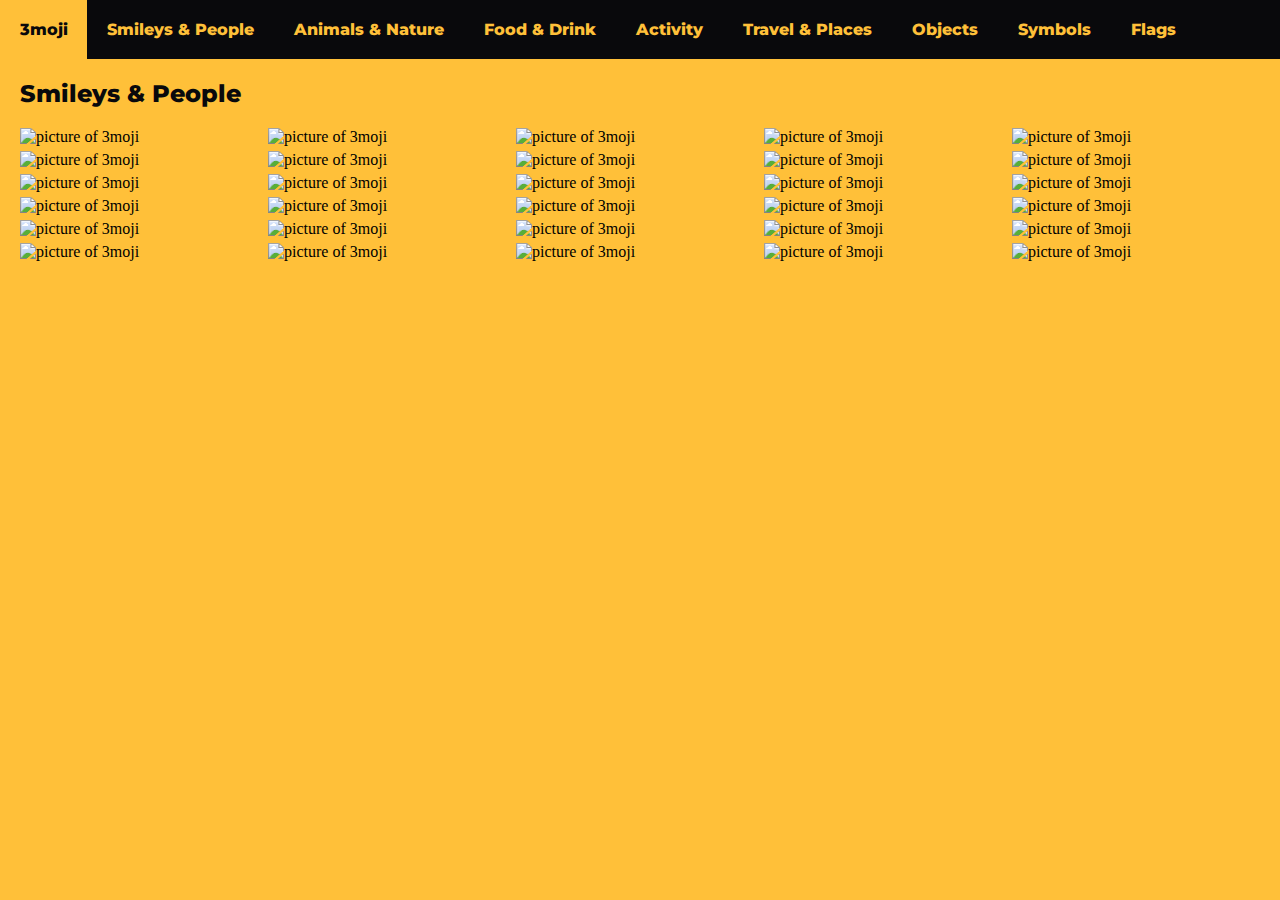
==== Smileys&People.html @ 52e58ee5 "Smileys and people Page" ====
<!DOCTYPE html>
<html lang="en">

<head>
  <meta charset="utf-8" />
  <meta http-equiv="X-UA-Compatible" content="IE=edge" />
  <meta name="viewport" content="width=device-width, initial-scale=1" />
  <meta name="description" content="a home for 3D emoji" />
  <title>3moji - The home for 3D Emoji</title>
  <link href="https://fonts.googleapis.com/css2?family=Montserrat:wght@500;600;800&display=swap" rel="stylesheet" />
  <link rel="icon" type="image/png" href="img/icon.png" />
  <!-- import the webpage's stylesheet -->
  <link rel="stylesheet" href="style.css" />
  <!-- Scripts for 3D things -->
  <script src="https://unpkg.com/@webcomponents/webcomponentsjs@2.1.3/webcomponents-loader.js"></script>
  <script type="module" src="https://unpkg.com/@google/model-viewer/dist/model-viewer.js"></script>
  <script nomodule src="https://unpkg.com/@google/model-viewer/dist/model-viewer-legacy.js"></script>
 
  <!-- Navigation script -->
  <script>
  function myFunction() {
    var x = document.getElementById("myTopnav");
    if (x.className === "topnav") {
      x.className += " responsive";
    } else {
      x.className = "topnav";
    }
  }
  </script>
</head>

<body>
  <!-- navigation -->

  <!-- <div class="container-1">
      <div class="box-1">
        <h3>
          <a class="nav" href="index.html" style="display: inline">3moji</a>
        </h3>
      </div>
      <div class="push"></div>
      <div class="box-1">
        <h3>
          <a class="nav" href="Catagories.html"></a>
        </h3>
      </div>
    </div> -->

  <!-- pagecontent -->

  
  <div class="topnav" id="myTopnav">
    <a href="index.html" class="active">3moji</a>
    <a href="#substyle" >Smileys & People</a>
    <a href="#substyle" >Animals & Nature</a>
    <a href="#substyle" >Food & Drink</a>
    <a href="#substyle" >Activity</a>
    <a href="#substyle" >Travel & Places</a>
    <a href="#substyle" >Objects</a>
    <a href="#substyle" >Symbols</a>
    <a href="#substyle" >Flags</a>
    <a href="javascript:void(0);" class="icon" onclick="myFunction()">
      <div class="Catagories">Categories</div>
    </a>
  </div>

  

<div class="imagegrid"><div class="subhead"><h2>Smileys & People</h2></div>

  <div class="imagegridtwo">
    <img class="gridimage" src="img/ohdear.png" alt="picture of 3moji" />
    <img class="gridimage" src="img/ohdear.png" alt="picture of 3moji" />
    <img class="gridimage" src="img/ohdear.png" alt="picture of 3moji" />
    <img class="gridimage" src="img/ohdear.png" alt="picture of 3moji" />
    <img class="gridimage" src="img/ohdear.png" alt="picture of 3moji" />
  </div>

  <div class="imagegridtwo">
    <img class="gridimage" src="img/ohdear.png" alt="picture of 3moji" />
    <img class="gridimage" src="img/ohdear.png" alt="picture of 3moji" />
    <img class="gridimage" src="img/ohdear.png" alt="picture of 3moji" />
    <img class="gridimage" src="img/ohdear.png" alt="picture of 3moji" />
    <img class="gridimage" src="img/ohdear.png" alt="picture of 3moji" />
  </div>

  <div class="imagegridtwo">
      <img class="gridimage" src="img/ohdear.png" alt="picture of 3moji" />
      <img class="gridimage" src="img/ohdear.png" alt="picture of 3moji" />
      <img class="gridimage" src="img/ohdear.png" alt="picture of 3moji" />
      <img class="gridimage" src="img/ohdear.png" alt="picture of 3moji" />
      <img class="gridimage" src="img/ohdear.png" alt="picture of 3moji" />
  </div>

  <div class="imagegridtwo">
    <img class="gridimage" src="img/ohdear.png" alt="picture of 3moji" />
    <img class="gridimage" src="img/ohdear.png" alt="picture of 3moji" />
    <img class="gridimage" src="img/ohdear.png" alt="picture of 3moji" />
    <img class="gridimage" src="img/ohdear.png" alt="picture of 3moji" />
    <img class="gridimage" src="img/ohdear.png" alt="picture of 3moji" />
  </div>

  <div class="imagegridtwo">
    <img class="gridimage" src="img/ohdear.png" alt="picture of 3moji" />
    <img class="gridimage" src="img/ohdear.png" alt="picture of 3moji" />
    <img class="gridimage" src="img/ohdear.png" alt="picture of 3moji" />
    <img class="gridimage" src="img/ohdear.png" alt="picture of 3moji" />
    <img class="gridimage" src="img/ohdear.png" alt="picture of 3moji" />
  </div>

  <div class="imagegridtwo">
      <img class="gridimage" src="img/ohdear.png" alt="picture of 3moji" />
      <img class="gridimage" src="img/ohdear.png" alt="picture of 3moji" />
      <img class="gridimage" src="img/ohdear.png" alt="picture of 3moji" />
      <img class="gridimage" src="img/ohdear.png" alt="picture of 3moji" />
      <img class="gridimage" src="img/ohdear.png" alt="picture of 3moji" />
  </div>

</div>
  
 

</body>

</html>
---- style.css ----
/* shared code */

body {
  margin: 0px;
  overflow-x: hidden; /* Hide horizontal scrollbar */
  background-color: rgb(255, 192, 57);
}

/* header */
.container-1 {
  display: flex;
  justify-content: space-between;
}
.container-1 div {
  /*  border: 1px #ccc solid; */
  padding: 10px;
  padding-right: 25px;
  padding-left: 25px;
}
.push {
  margin-left: auto;
}
.nav {
  text-decoration: none;
}
a:hover {
  text-decoration: none;
  Background-color:black;
  color:rgb(255, 192, 57);
  padding:2px;
}
a {
  color:black;
  font-family: "Montserrat", sans-serif;
  font-weight: 800;
  padding:2px;
}

/* content homepage */
.container-2 {
  /* border: 1px #ccc solid; */
  display: flex;
  justify-content: center;
  align-content: center;
  flex: 1;
  flex-wrap: wrap;
}
.container-2-box {
  min-width: 260px;
  max-width: 260px;
  padding: 20px;
}

.fillspace {
  height: 85vh;
  padding: 10px;
  display: flex;
}

.centers {
  margin: auto;
}

.break {
  flex-basis: 100%;
  height: 0px;
}

.icon {
  width: 30px;
  height: 30px;
  padding-right: 10px;
}

p {
  color: rgb(16, 21, 39);
  font-family: "Montserrat", sans-serif;
  font-weight: 600;
  line-height: 1.5em;
  font-size: 20;
}

h2 {
  color:  rgb(9, 9, 12);
  font-family: "Montserrat", sans-serif;
  font-size: 20;
  font-weight: 800;
}

h3 {
  color:  rgb(9, 9, 12);
  font-family: "Montserrat", sans-serif;
  font-weight: 600;
}

h4 {
  color:  rgb(9, 9, 12);
  font-family: "Montserrat", sans-serif;
  font-weight: 800;
  font-size: 30px;
  margin: 2px;
}

/* for the index/home */

.bodyimage {
  width: 100%;
  max-width: 350px;
  border-radius:5px;
}

model-viewer {
  width: 100%;
  height: 350px;
  
}

model-viewer#reveal {
  --poster-color: transparent;
}

model-viewer:focus {
  outline: none;
}

/* top nav */

.topnav {
  overflow: hidden;
  background-color: rgb(9, 9, 12);
}

.topnav a {
  float: left;
  display: block;
  color: rgb(255, 192, 57);
  text-align: center;
  padding: 20px;
  text-decoration: none;
  font-size: 16px;
}

.topnav a:hover {
  background-color: rgb(255, 192, 57);
  color: rgb(9, 9, 12);
}

.topnav .icon {
  display: none;
  width:120px;
  height: 19px;
  
}

.active:hover {
  width:47px;
}

@media screen and (max-width: 1220px) {
  .topnav a:not(:first-child) {display: none;}
  .topnav a.icon {
    float: right;
    display: block;
  }
}

@media screen and (max-width: 1220px) {
  .topnav.responsive {position: relative;}
  .topnav.responsive .icon {
    position: absolute;
    right: 0;
    top: 0;
  }
}
  
  .topnav.responsive a {
    float: none;
    display: block;
    text-align: left;
  }

  /* Image grid */

  .imagegrid {
    /* border: 1px #ccc solid; */
    margin-left:20px;
    margin-right:20px;
  }
  .imagegridtwo {
    /* margin-left: 20px;
    margin-right:20px; */
    /* border: 3px red solid; */
    display: flex;
    justify-content: space-between;
    margin-bottom: 5px;
  }

  .gridimage {
    /* border: 3px red solid; */
    width: calc( 230% / 10);
  }
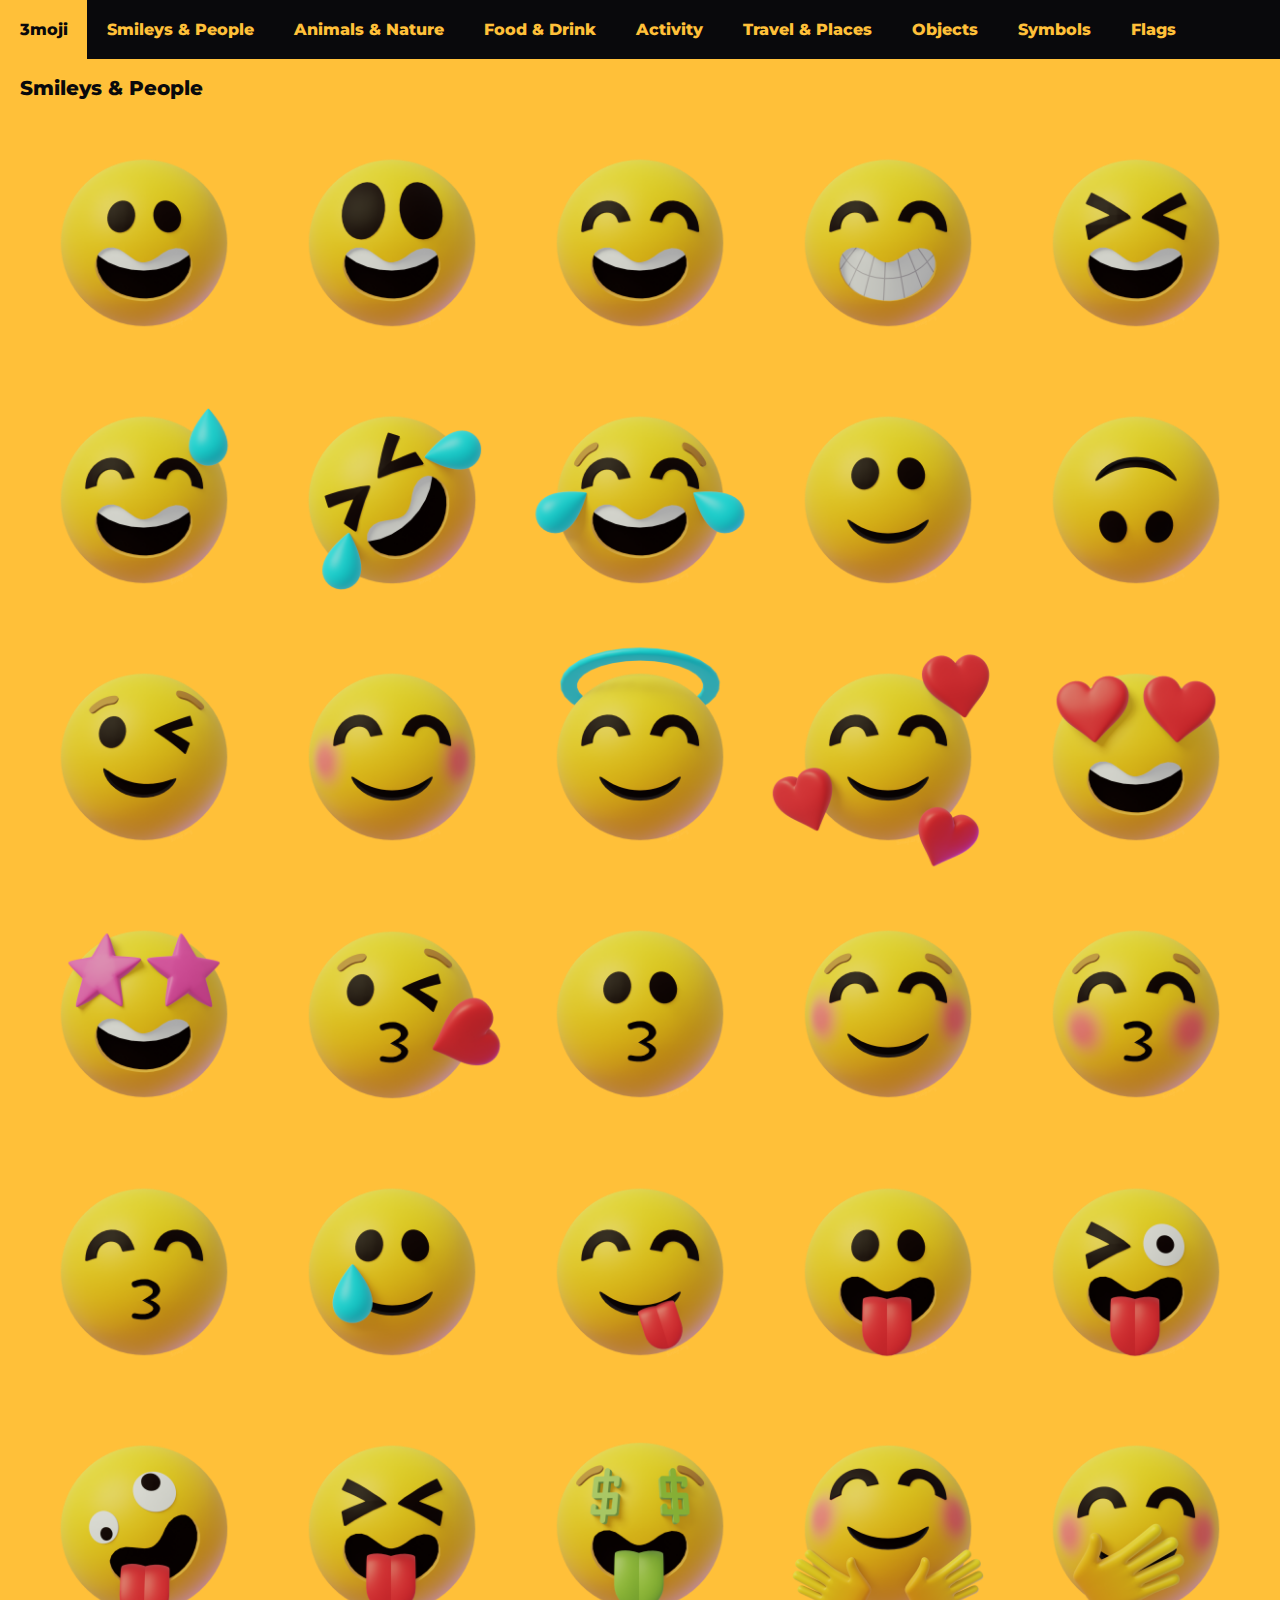
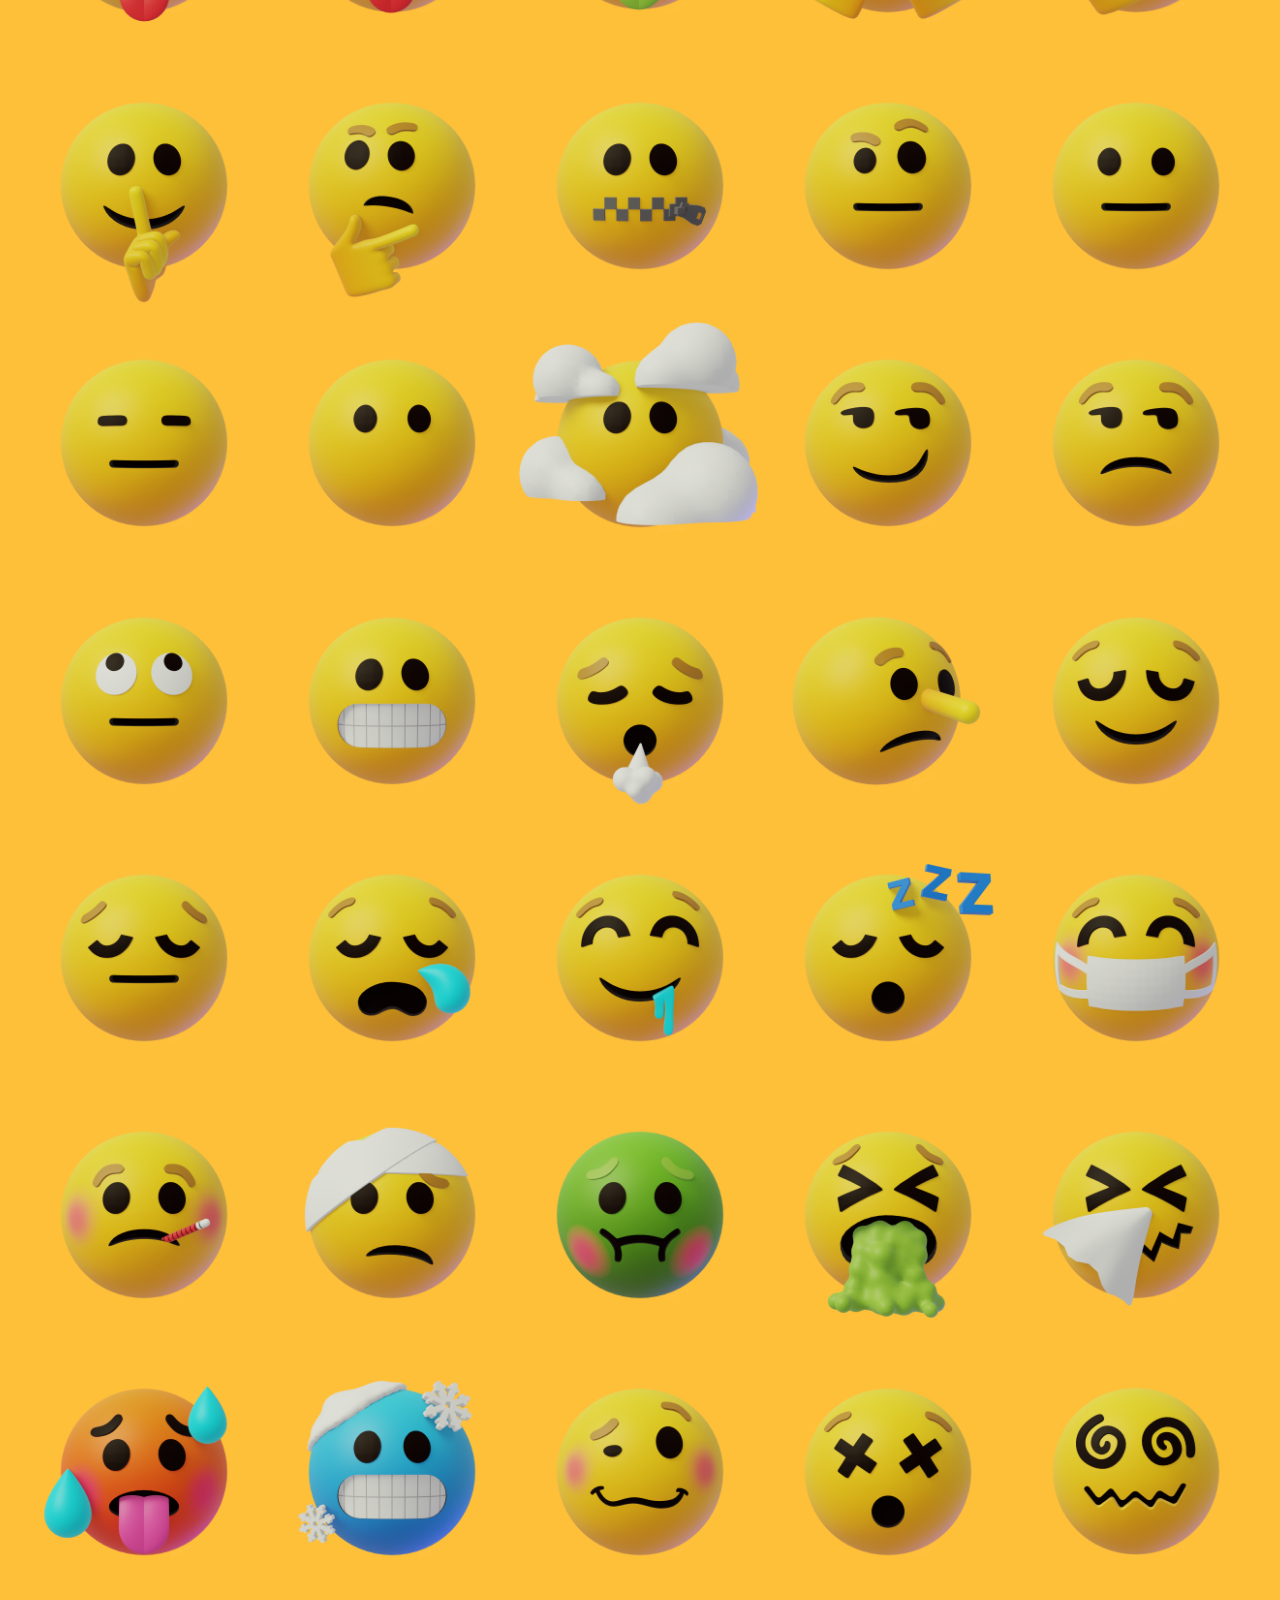
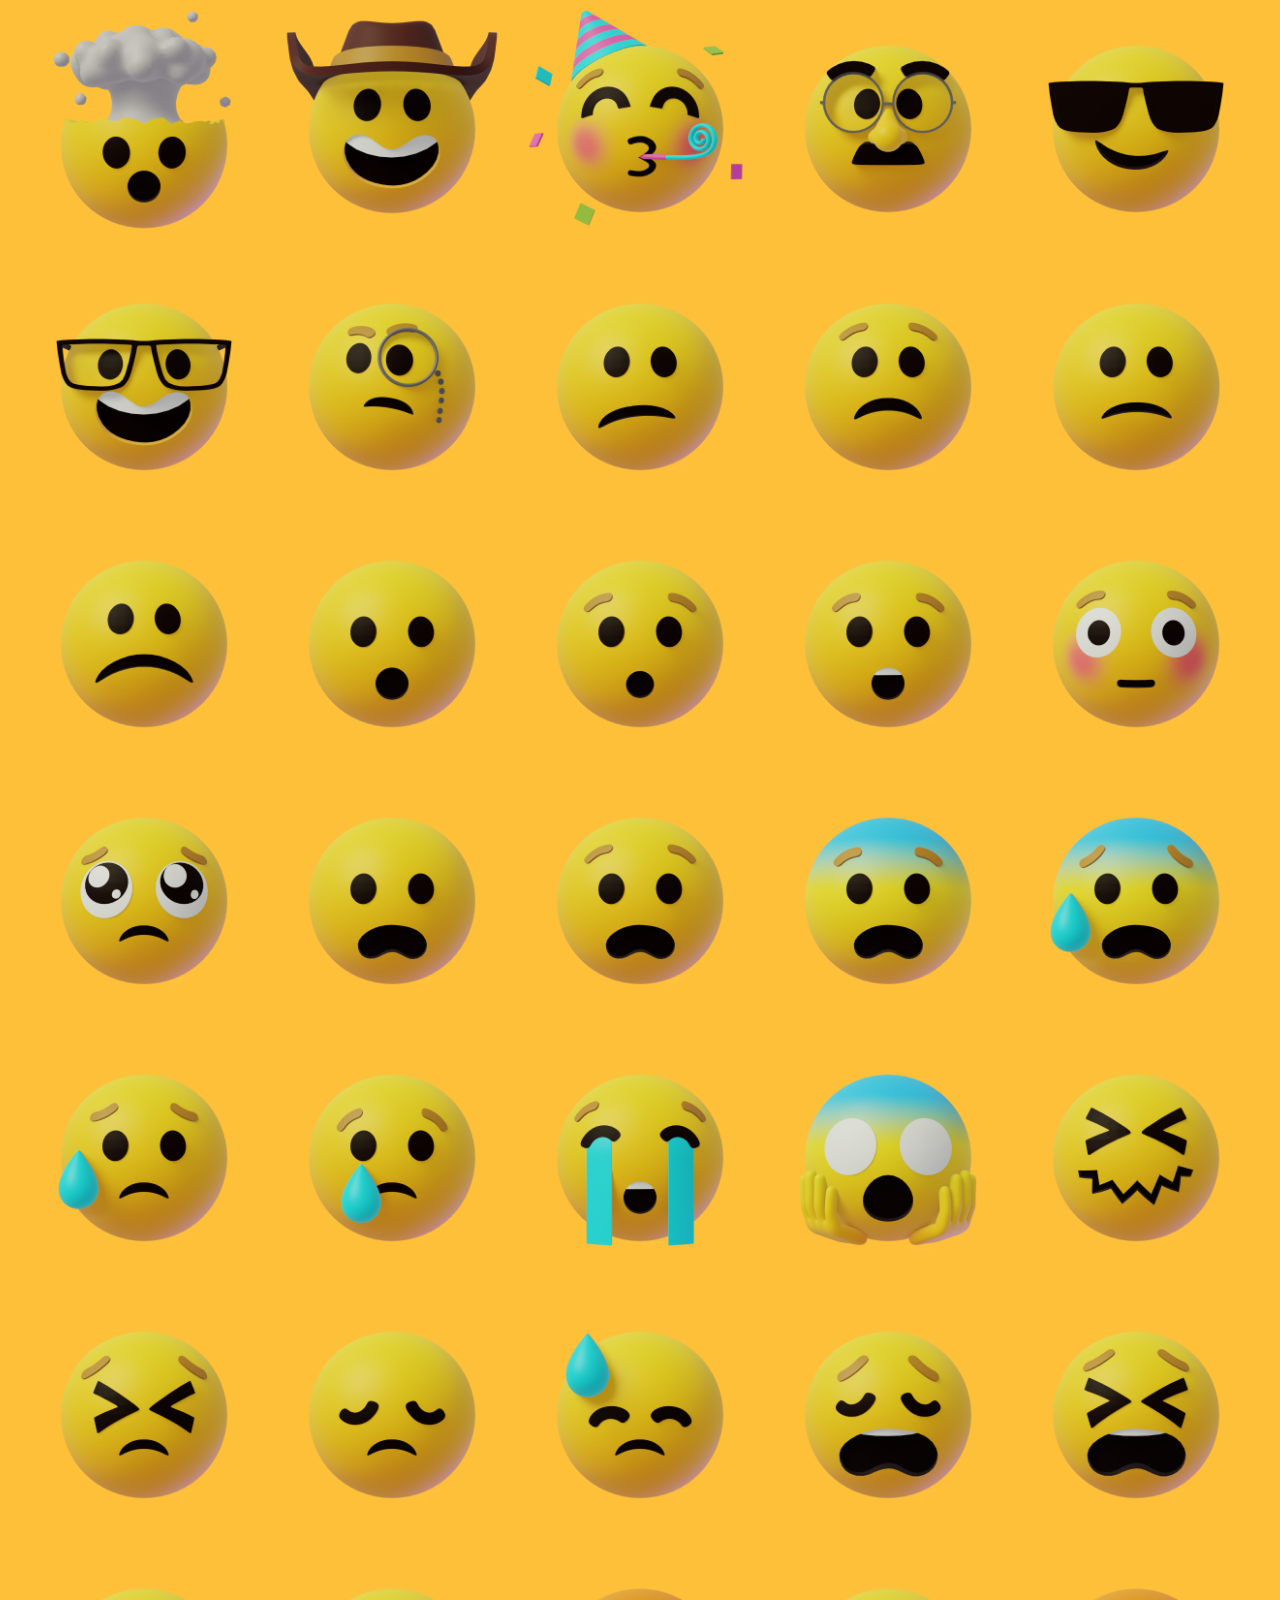
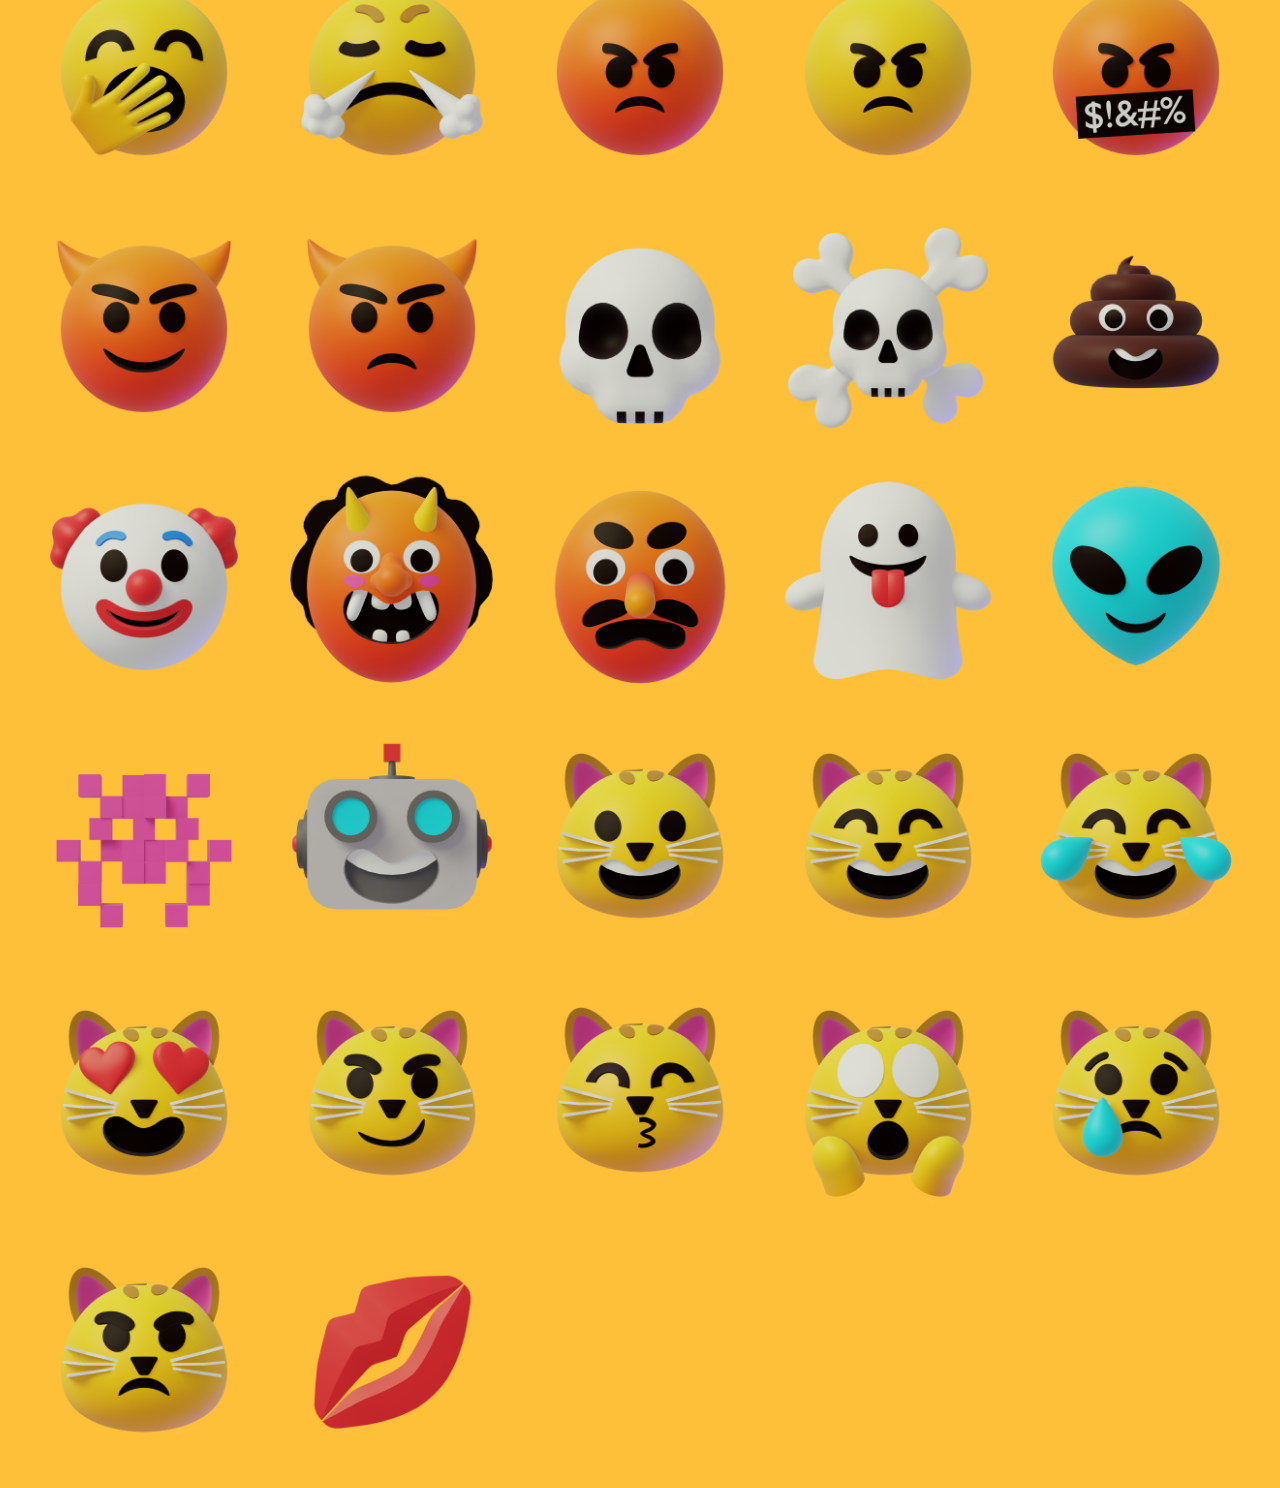
==== commit 4dd2d7bb: "Catagories page and exploding head." ====
--- a/Smileys&People.html
+++ b/Smileys&People.html
@@ -1,23 +1,27 @@
 <!DOCTYPE html>
 <html lang="en">
 
-<head>
-  <meta charset="utf-8" />
-  <meta http-equiv="X-UA-Compatible" content="IE=edge" />
-  <meta name="viewport" content="width=device-width, initial-scale=1" />
-  <meta name="description" content="a home for 3D emoji" />
-  <title>3moji - The home for 3D Emoji</title>
-  <link href="https://fonts.googleapis.com/css2?family=Montserrat:wght@500;600;800&display=swap" rel="stylesheet" />
-  <link rel="icon" type="image/png" href="img/icon.png" />
-  <!-- import the webpage's stylesheet -->
-  <link rel="stylesheet" href="style.css" />
-  <!-- Scripts for 3D things -->
-  <script src="https://unpkg.com/@webcomponents/webcomponentsjs@2.1.3/webcomponents-loader.js"></script>
-  <script type="module" src="https://unpkg.com/@google/model-viewer/dist/model-viewer.js"></script>
-  <script nomodule src="https://unpkg.com/@google/model-viewer/dist/model-viewer-legacy.js"></script>
- 
-  <!-- Navigation script -->
-  <script>
+  <head>
+    <meta charset="utf-8" />
+    <meta http-equiv="X-UA-Compatible" content="IE=edge" />
+    <meta name="viewport" content="width=device-width, initial-scale=1" />
+    <meta name="description" content="a home for 3D emoji" />
+    <title>3moji - The home for 3D Emoji</title>
+    <link
+      href="https://fonts.googleapis.com/css2?family=Montserrat:wght@500;600;800&display=swap"
+      rel="stylesheet" />
+    <link rel="icon" type="image/png" href="img/icon.png" />
+    <!-- import the webpage's stylesheet -->
+    <link rel="stylesheet" href="style.css" />
+    <!-- Scripts for 3D things -->
+    <script
+      src="https://unpkg.com/@webcomponents/webcomponentsjs@2.1.3/webcomponents-loader.js"></script>
+    <script type="module"
+      src="https://unpkg.com/@google/model-viewer/dist/model-viewer.js"></script>
+    <script nomodule
+      src="https://unpkg.com/@google/model-viewer/dist/model-viewer-legacy.js"></script>
+    <!-- Navigation script -->
+    <script>
   function myFunction() {
     var x = document.getElementById("myTopnav");
     if (x.className === "topnav") {
@@ -27,12 +31,12 @@
     }
   }
   </script>
-</head>
-
-<body>
-  <!-- navigation -->
-
-  <!-- <div class="container-1">
+  </head>
+
+  <body>
+    <!-- navigation -->
+
+    <!-- <div class="container-1">
       <div class="box-1">
         <h3>
           <a class="nav" href="index.html" style="display: inline">3moji</a>
@@ -45,81 +49,437 @@
         </h3>
       </div>
     </div> -->
-
-  <!-- pagecontent -->
-
-  
-  <div class="topnav" id="myTopnav">
-    <a href="index.html" class="active">3moji</a>
-    <a href="#substyle" >Smileys & People</a>
-    <a href="#substyle" >Animals & Nature</a>
-    <a href="#substyle" >Food & Drink</a>
-    <a href="#substyle" >Activity</a>
-    <a href="#substyle" >Travel & Places</a>
-    <a href="#substyle" >Objects</a>
-    <a href="#substyle" >Symbols</a>
-    <a href="#substyle" >Flags</a>
-    <a href="javascript:void(0);" class="icon" onclick="myFunction()">
-      <div class="Catagories">Categories</div>
-    </a>
-  </div>
-
-  
-
-<div class="imagegrid"><div class="subhead"><h2>Smileys & People</h2></div>
-
-  <div class="imagegridtwo">
-    <img class="gridimage" src="img/ohdear.png" alt="picture of 3moji" />
-    <img class="gridimage" src="img/ohdear.png" alt="picture of 3moji" />
-    <img class="gridimage" src="img/ohdear.png" alt="picture of 3moji" />
-    <img class="gridimage" src="img/ohdear.png" alt="picture of 3moji" />
-    <img class="gridimage" src="img/ohdear.png" alt="picture of 3moji" />
-  </div>
-
-  <div class="imagegridtwo">
-    <img class="gridimage" src="img/ohdear.png" alt="picture of 3moji" />
-    <img class="gridimage" src="img/ohdear.png" alt="picture of 3moji" />
-    <img class="gridimage" src="img/ohdear.png" alt="picture of 3moji" />
-    <img class="gridimage" src="img/ohdear.png" alt="picture of 3moji" />
-    <img class="gridimage" src="img/ohdear.png" alt="picture of 3moji" />
-  </div>
-
-  <div class="imagegridtwo">
-      <img class="gridimage" src="img/ohdear.png" alt="picture of 3moji" />
-      <img class="gridimage" src="img/ohdear.png" alt="picture of 3moji" />
-      <img class="gridimage" src="img/ohdear.png" alt="picture of 3moji" />
-      <img class="gridimage" src="img/ohdear.png" alt="picture of 3moji" />
-      <img class="gridimage" src="img/ohdear.png" alt="picture of 3moji" />
-  </div>
-
-  <div class="imagegridtwo">
-    <img class="gridimage" src="img/ohdear.png" alt="picture of 3moji" />
-    <img class="gridimage" src="img/ohdear.png" alt="picture of 3moji" />
-    <img class="gridimage" src="img/ohdear.png" alt="picture of 3moji" />
-    <img class="gridimage" src="img/ohdear.png" alt="picture of 3moji" />
-    <img class="gridimage" src="img/ohdear.png" alt="picture of 3moji" />
-  </div>
-
-  <div class="imagegridtwo">
-    <img class="gridimage" src="img/ohdear.png" alt="picture of 3moji" />
-    <img class="gridimage" src="img/ohdear.png" alt="picture of 3moji" />
-    <img class="gridimage" src="img/ohdear.png" alt="picture of 3moji" />
-    <img class="gridimage" src="img/ohdear.png" alt="picture of 3moji" />
-    <img class="gridimage" src="img/ohdear.png" alt="picture of 3moji" />
-  </div>
-
-  <div class="imagegridtwo">
-      <img class="gridimage" src="img/ohdear.png" alt="picture of 3moji" />
-      <img class="gridimage" src="img/ohdear.png" alt="picture of 3moji" />
-      <img class="gridimage" src="img/ohdear.png" alt="picture of 3moji" />
-      <img class="gridimage" src="img/ohdear.png" alt="picture of 3moji" />
-      <img class="gridimage" src="img/ohdear.png" alt="picture of 3moji" />
-  </div>
-
-</div>
-  
- 
-
-</body>
+    <!-- pagecontent -->
+
+
+    <div class="topnav" id="myTopnav">
+      <a href="index.html" class="active">3moji</a>
+      <a href="#substyle">Smileys & People</a>
+      <a href="#substyle">Animals & Nature</a>
+      <a href="#substyle">Food & Drink</a>
+      <a href="#substyle">Activity</a>
+      <a href="#substyle">Travel & Places</a>
+      <a href="#substyle">Objects</a>
+      <a href="#substyle">Symbols</a>
+      <a href="#substyle">Flags</a>
+      <a href="javascript:void(0);" class="icon" onclick="myFunction()">
+        <div class="Catagories">Categories</div>
+      </a>
+    </div>
+
+
+
+    <div class="imagegrid"><div class="subhead"><h2>Smileys & People</h2></div>
+      <div class="imagegridtwo">
+        <div class="griddiv"><a href="#page"><img class="gridimage"
+              src="img/Smileys&People/Grinning Face.png" alt="picture of 3moji"
+              /></a></div>
+        <div class="griddiv"><a href="#page"><img class="gridimage"
+              src="img/Smileys&People/Grinning Face with Big Eyes.png"
+              alt="picture of 3moji" /></a></div>
+        <div class="griddiv"><a href="#page"><img class="gridimage"
+              src="img/Smileys&People/Grinning Face with Smiling Eyes.png"
+              alt="picture of 3moji" /></a></div>
+        <div class="griddiv"><a href="#page"><img class="gridimage"
+              src="img/Smileys&People/Beaming Face with Smiling Eyes.png"
+              alt="picture of 3moji" /></a></div>
+        <div class="griddiv"><a href="#page"><img class="gridimage"
+              src="img/Smileys&People/Grinning Squinting Face.png" alt="picture
+              of 3moji" /></a></div>
+      </div>
+
+      <div class="imagegridtwo">
+        <div class="griddiv"><a href="#page"><img class="gridimage"
+              src="img/Smileys&People/Grinning Face with Sweat.png" alt="picture
+              of 3moji" /></a></div>
+        <div class="griddiv"><a href="#page"><img class="gridimage"
+              src="img/Smileys&People/Rolling on the Floor Laughing.png"
+              alt="picture of 3moji" /></a></div>
+        <div class="griddiv"><a href="#page"><img class="gridimage"
+              src="img/Smileys&People/Face with Tears of Joy.png" alt="picture
+              of 3moji" /></a></div>
+        <div class="griddiv"><a href="#page"><img class="gridimage"
+              src="img/Smileys&People/Slightly Smiling Face.png" alt="picture of
+              3moji" /></a></div>
+        <div class="griddiv"><a href="#page"><img class="gridimage"
+              src="img/Smileys&People/Upside-Down Face.png" alt="picture of
+              3moji" /></a></div>
+      </div>
+
+      <div class="imagegridtwo">
+        <div class="griddiv"><a href="#page"><img class="gridimage"
+              src="img/Smileys&People/Winking Face.png" alt="picture of 3moji"
+              /></a></div>
+        <div class="griddiv"><a href="#page"><img class="gridimage"
+              src="img/Smileys&People/Smiling Face with Smiling Eyes.png"
+              alt="picture of 3moji" /></a></div>
+        <div class="griddiv"><a href="#page"><img class="gridimage"
+              src="img/Smileys&People/Smiling Face with Halo.png" alt="picture
+              of 3moji" /></a></div>
+        <div class="griddiv"><a href="#page"><img class="gridimage"
+              src="img/Smileys&People/Smiling Face with Hearts.png" alt="picture
+              of 3moji" /></a></div>
+        <div class="griddiv"><a href="#page"><img class="gridimage"
+              src="img/Smileys&People/Smiling Face with Heart-Eyes.png"
+              alt="picture of 3moji" /></a></div>
+      </div>
+
+      <div class="imagegridtwo">
+        <div class="griddiv"><a href="#page"><img class="gridimage"
+              src="img/Smileys&People/Star-Struck.png" alt="picture of 3moji" /></a></div>
+        <div class="griddiv"><a href="#page"><img class="gridimage"
+              src="img/Smileys&People/Face Blowing a Kiss.png" alt="picture of
+              3moji" /></a></div>
+        <div class="griddiv"><a href="#page"><img class="gridimage"
+              src="img/Smileys&People/Kissing Face.png" alt="picture of 3moji"
+              /></a></div>
+        <div class="griddiv"><a href="#page"><img class="gridimage"
+              src="img/Smileys&People/Smiling Face.png" alt="picture of 3moji"
+              /></a></div>
+        <div class="griddiv"><a href="#page"><img class="gridimage"
+              src="img/Smileys&People/Kissing Face with Closed Eyes.png"
+              alt="picture of 3moji" /></a></div>
+      </div>
+
+
+      <div class="imagegridtwo">
+        <div class="griddiv"><a href="#page"><img class="gridimage"
+              src="img/Smileys&People/Kissing Face with Smiling Eyes.png"
+              alt="picture of 3moji" /></a></div>
+        <div class="griddiv"><a href="#page"><img class="gridimage"
+              src="img/Smileys&People/Smiling Face with Tear.png" alt="picture
+              of 3moji" /></a></div>
+        <div class="griddiv"><a href="#page"><img class="gridimage"
+              src="img/Smileys&People/Face Savoring Food.png" alt="picture of
+              3moji" /></a></div>
+        <div class="griddiv"><a href="#page"><img class="gridimage"
+              src="img/Smileys&People/Face with Tongue.png" alt="picture of
+              3moji" /></a></div>
+        <div class="griddiv"><a href="#page"><img class="gridimage"
+              src="img/Smileys&People/Winking Face with Tongue.png" alt="picture
+              of 3moji" /></a></div>
+      </div>
+
+      <div class="imagegridtwo">
+        <div class="griddiv"><a href="#page"><img class="gridimage"
+              src="img/Smileys&People/Zany Face.png" alt="picture of 3moji" /></a></div>
+        <div class="griddiv"><a href="#page"><img class="gridimage"
+              src="img/Smileys&People/Squinting Face with Tongue.png"
+              alt="picture of 3moji" /></a></div>
+        <div class="griddiv"><a href="#page"><img class="gridimage"
+              src="img/Smileys&People/Money-Mouth Face.png" alt="picture of
+              3moji" /></a></div>
+        <div class="griddiv"><a href="#page"><img class="gridimage"
+              src="img/Smileys&People/Hugging Face.png" alt="picture of 3moji"
+              /></a></div>
+        <div class="griddiv"><a href="#page"><img class="gridimage"
+              src="img/Smileys&People/Face with Hand Over Mouth.png"
+              alt="picture of 3moji" /></a></div>
+      </div>
+
+      <div class="imagegridtwo">
+        <div class="griddiv"><a href="#page"><img class="gridimage"
+              src="img/Smileys&People/Shushing Face.png" alt="picture of 3moji"
+              /></a></div>
+        <div class="griddiv"><a href="#page"><img class="gridimage"
+              src="img/Smileys&People/Thinking Face.png" alt="picture of 3moji"
+              /></a></div>
+        <div class="griddiv"><a href="#page"><img class="gridimage"
+              src="img/Smileys&People/Zipper-Mouth Face.png" alt="picture of
+              3moji" /></a></div>
+        <div class="griddiv"><a href="#page"><img class="gridimage"
+              src="img/Smileys&People/Face with Raised Eyebrow.png" alt="picture
+              of 3moji" /></a></div>
+        <div class="griddiv"><a href="#page"><img class="gridimage"
+              src="img/Smileys&People/Neutral Face.png" alt="picture of 3moji"
+              /></a></div>
+      </div>
+
+      <div class="imagegridtwo">
+        <div class="griddiv"><a href="#page"><img class="gridimage"
+              src="img/Smileys&People/Expressionless Face.png" alt="picture of
+              3moji" /></a></div>
+        <div class="griddiv"><a href="#page"><img class="gridimage"
+              src="img/Smileys&People/Face Without Mouth.png" alt="picture of
+              3moji" /></a></div>
+        <div class="griddiv"><a href="#page"><img class="gridimage"
+              src="img/Smileys&People/Face in Clouds.png" alt="picture of 3moji"
+              /></a></div>
+        <div class="griddiv"><a href="#page"><img class="gridimage"
+              src="img/Smileys&People/Smirking Face.png" alt="picture of 3moji"
+              /></a></div>
+        <div class="griddiv"><a href="#page"><img class="gridimage"
+              src="img/Smileys&People/Unamused Face.png" alt="picture of 3moji"
+              /></a></div>
+      </div>
+
+      <div class="imagegridtwo">
+        <div class="griddiv"><a href="#page"><img class="gridimage"
+              src="img/Smileys&People/Face with Rolling Eyes.png" alt="picture
+              of 3moji" /></a></div>
+        <div class="griddiv"><a href="#page"><img class="gridimage"
+              src="img/Smileys&People/Grimacing Face.png" alt="picture of 3moji"
+              /></a></div>
+        <div class="griddiv"><a href="#page"><img class="gridimage"
+              src="img/Smileys&People/Face Exhaling.png" alt="picture of 3moji"
+              /></a></div>
+        <div class="griddiv"><a href="#page"><img class="gridimage"
+              src="img/Smileys&People/Lying Face.png" alt="picture of 3moji" /></a></div>
+        <div class="griddiv"><a href="#page"><img class="gridimage"
+              src="img/Smileys&People/Relieved Face.png" alt="picture of 3moji"
+              /></a></div>
+      </div>
+
+      <div class="imagegridtwo">
+        <div class="griddiv"><a href="#page"><img class="gridimage"
+              src="img/Smileys&People/Pensive Face.png" alt="picture of 3moji"
+              /></a></div>
+        <div class="griddiv"><a href="#page"><img class="gridimage"
+              src="img/Smileys&People/Sleepy Face.png" alt="picture of 3moji" /></a></div>
+        <div class="griddiv"><a href="#page"><img class="gridimage"
+              src="img/Smileys&People/Drooling Face.png" alt="picture of 3moji"
+              /></a></div>
+        <div class="griddiv"><a href="#page"><img class="gridimage"
+              src="img/Smileys&People/Sleeping Face.png" alt="picture of 3moji"
+              /></a></div>
+        <div class="griddiv"><a href="#page"><img class="gridimage"
+              src="img/Smileys&People/Face with Medical Mask.png" alt="picture
+              of 3moji" /></a></div>
+      </div>
+
+      <div class="imagegridtwo">
+        <div class="griddiv"><a href="#page"><img class="gridimage"
+              src="img/Smileys&People/Face with Thermometer.png" alt="picture of
+              3moji" /></a></div>
+        <div class="griddiv"><a href="#page"><img class="gridimage"
+              src="img/Smileys&People/Face with Head-Bandage.png" alt="picture
+              of 3moji" /></a></div>
+        <div class="griddiv"><a href="#page"><img class="gridimage"
+              src="img/Smileys&People/Nauseated Face.png" alt="picture of 3moji"
+              /></a></div>
+        <div class="griddiv"><a href="#page"><img class="gridimage"
+              src="img/Smileys&People/Face Vomiting.png" alt="picture of 3moji"
+              /></a></div>
+        <div class="griddiv"><a href="#page"><img class="gridimage"
+              src="img/Smileys&People/Sneezing Face.png" alt="picture of 3moji"
+              /></a></div>
+      </div>
+
+      <div class="imagegridtwo">
+        <div class="griddiv"><a href="#page"><img class="gridimage"
+              src="img/Smileys&People/Hot Face.png" alt="picture of 3moji" /></a></div>
+        <div class="griddiv"><a href="#page"><img class="gridimage"
+              src="img/Smileys&People/Cold Face.png" alt="picture of 3moji" /></a></div>
+        <div class="griddiv"><a href="#page"><img class="gridimage"
+              src="img/Smileys&People/Woozy Face.png" alt="picture of 3moji" /></a></div>
+        <div class="griddiv"><a href="#page"><img class="gridimage"
+              src="img/Smileys&People/Dizzy Face.png" alt="picture of 3moji" /></a></div>
+        <div class="griddiv"><a href="#page"><img class="gridimage"
+              src="img/Smileys&People/Face with Spiral Eyes.png" alt="picture of
+              3moji" /></a></div>
+      </div>
+
+      <div class="imagegridtwo">
+        <div class="griddiv"><a href="/pages/🤯.html"><img class="gridimage"
+              src="img/Smileys&People/Exploding Head.png" alt="picture of 3moji"
+              /></a></div>
+        <div class="griddiv"><a href="#page"><img class="gridimage"
+              src="img/Smileys&People/Cowboy Hat Face.png" alt="picture of
+              3moji" /></a></div>
+        <div class="griddiv"><a href="#page"><img class="gridimage"
+              src="img/Smileys&People/Partying Face.png" alt="picture of 3moji"
+              /></a></div>
+        <div class="griddiv"><a href="#page"><img class="gridimage"
+              src="img/Smileys&People/Disguised Face.png" alt="picture of 3moji"
+              /></a></div>
+        <div class="griddiv"><a href="#page"><img class="gridimage"
+              src="img/Smileys&People/Smiling Face with Sunglasses.png"
+              alt="picture of 3moji" /></a></div>
+      </div>
+
+      <div class="imagegridtwo">
+        <div class="griddiv"><a href="#page"><img class="gridimage"
+              src="img/Smileys&People/Nerd Face.png" alt="picture of 3moji" /></a></div>
+        <div class="griddiv"><a href="#page"><img class="gridimage"
+              src="img/Smileys&People/Face with Monocle.png" alt="picture of
+              3moji" /></a></div>
+        <div class="griddiv"><a href="#page"><img class="gridimage"
+              src="img/Smileys&People/Confused Face.png" alt="picture of 3moji"
+              /></a></div>
+        <div class="griddiv"><a href="#page"><img class="gridimage"
+              src="img/Smileys&People/Worried Face.png" alt="picture of 3moji"
+              /></a></div>
+        <div class="griddiv"><a href="#page"><img class="gridimage"
+              src="img/Smileys&People/Slightly Frowning Face.png" alt="picture
+              of 3moji" /></a></div>
+      </div>
+
+      <div class="imagegridtwo">
+        <div class="griddiv"><a href="#page"><img class="gridimage"
+              src="img/Smileys&People/Frowning Face.png" alt="picture of 3moji"
+              /></a></div>
+        <div class="griddiv"><a href="#page"><img class="gridimage"
+              src="img/Smileys&People/Face with Open Mouth.png" alt="picture of
+              3moji" /></a></div>
+        <div class="griddiv"><a href="#page"><img class="gridimage"
+              src="img/Smileys&People/Hushed Face.png" alt="picture of 3moji" /></a></div>
+        <div class="griddiv"><a href="#page"><img class="gridimage"
+              src="img/Smileys&People/Astonished Face.png" alt="picture of
+              3moji" /></a></div>
+        <div class="griddiv"><a href="#page"><img class="gridimage"
+              src="img/Smileys&People/Flushed Face.png" alt="picture of 3moji"
+              /></a></div>
+      </div>
+
+      <div class="imagegridtwo">
+        <div class="griddiv"><a href="#page"><img class="gridimage"
+              src="img/Smileys&People/Pleading Face.png" alt="picture of 3moji"
+              /></a></div>
+        <div class="griddiv"><a href="#page"><img class="gridimage"
+              src="img/Smileys&People/Frowning Face with Open Mouth.png"
+              alt="picture of 3moji" /></a></div>
+        <div class="griddiv"><a href="#page"><img class="gridimage"
+              src="img/Smileys&People/Anguished Face.png" alt="picture of 3moji"
+              /></a></div>
+        <div class="griddiv"><a href="#page"><img class="gridimage"
+              src="img/Smileys&People/Fearful Face.png" alt="picture of 3moji"
+              /></a></div>
+        <div class="griddiv"><a href="#page"><img class="gridimage"
+              src="img/Smileys&People/Anxious Face with Sweat.png" alt="picture
+              of 3moji" /></a></div>
+      </div>
+
+      <div class="imagegridtwo">
+        <div class="griddiv"><a href="#page"><img class="gridimage"
+              src="img/Smileys&People/Sad but Relieved Face.png" alt="picture of
+              3moji" /></a></div>
+        <div class="griddiv"><a href="#page"><img class="gridimage"
+              src="img/Smileys&People/Crying Face.png" alt="picture of 3moji" /></a></div>
+        <div class="griddiv"><a href="#page"><img class="gridimage"
+              src="img/Smileys&People/Loudly Crying Face.png" alt="picture of
+              3moji" /></a></div>
+        <div class="griddiv"><a href="#page"><img class="gridimage"
+              src="img/Smileys&People/Face Screaming in Fear.png" alt="picture
+              of 3moji" /></a></div>
+        <div class="griddiv"><a href="#page"><img class="gridimage"
+              src="img/Smileys&People/Confounded Face.png" alt="picture of
+              3moji" /></a></div>
+      </div>
+
+      <div class="imagegridtwo">
+        <div class="griddiv"><a href="#page"><img class="gridimage"
+              src="img/Smileys&People/Persevering Face.png" alt="picture of
+              3moji" /></a></div>
+        <div class="griddiv"><a href="#page"><img class="gridimage"
+              src="img/Smileys&People/Disappointed Face.png" alt="picture of
+              3moji" /></a></div>
+        <div class="griddiv"><a href="#page"><img class="gridimage"
+              src="img/Smileys&People/Downcast Face with Sweat.png" alt="picture
+              of 3moji" /></a></div>
+        <div class="griddiv"><a href="#page"><img class="gridimage"
+              src="img/Smileys&People/Weary Face.png" alt="picture of 3moji" /></a></div>
+        <div class="griddiv"><a href="#page"><img class="gridimage"
+              src="img/Smileys&People/Tired Face.png" alt="picture of 3moji" /></a></div>
+      </div>
+
+      <div class="imagegridtwo">
+        <div class="griddiv"><a href="#page"><img class="gridimage"
+              src="img/Smileys&People/Yawning Face.png" alt="picture of 3moji"
+              /></a></div>
+        <div class="griddiv"><a href="#page"><img class="gridimage"
+              src="img/Smileys&People/Face with Steam From Nose.png"
+              alt="picture of 3moji" /></a></div>
+        <div class="griddiv"><a href="#page"><img class="gridimage"
+              src="img/Smileys&People/Pouting Face.png" alt="picture of 3moji"
+              /></a></div>
+        <div class="griddiv"><a href="#page"><img class="gridimage"
+              src="img/Smileys&People/Angry Face.png" alt="picture of 3moji" /></a></div>
+        <div class="griddiv"><a href="#page"><img class="gridimage"
+              src="img/Smileys&People/Face with Symbols on Mouth.png"
+              alt="picture of 3moji" /></a></div>
+      </div>
+
+      <div class="imagegridtwo">
+        <div class="griddiv"><a href="#page"><img class="gridimage"
+              src="img/Smileys&People/Smiling Face with Horns.png" alt="picture
+              of 3moji" /></a></div>
+        <div class="griddiv"><a href="#page"><img class="gridimage"
+              src="img/Smileys&People/Angry Face with Horns.png" alt="picture of
+              3moji" /></a></div>
+        <div class="griddiv"><a href="#page"><img class="gridimage"
+              src="img/Smileys&People/Skull.png" alt="picture of 3moji" /></a></div>
+        <div class="griddiv"><a href="#page"><img class="gridimage"
+              src="img/Smileys&People/Skull and Crossbones.png" alt="picture of
+              3moji" /></a></div>
+        <div class="griddiv"><a href="#page"><img class="gridimage"
+              src="img/Smileys&People/Pile of Poo.png" alt="picture of 3moji" /></a></div>
+      </div>
+
+      <div class="imagegridtwo">
+        <div class="griddiv"><a href="#page"><img class="gridimage"
+              src="img/Smileys&People/Clown Face.png" alt="picture of 3moji" /></a></div>
+        <div class="griddiv"><a href="#page"><img class="gridimage"
+              src="img/Smileys&People/Ogre.png" alt="picture of 3moji" /></a></div>
+        <div class="griddiv"><a href="#page"><img class="gridimage"
+              src="img/Smileys&People/Goblin.png" alt="picture of 3moji" /></a></div>
+        <div class="griddiv"><a href="#page"><img class="gridimage"
+              src="img/Smileys&People/Ghost.png" alt="picture of 3moji" /></a></div>
+        <div class="griddiv"><a href="#page"><img class="gridimage"
+              src="img/Smileys&People/Alien.png" alt="picture of 3moji" /></a></div>
+      </div>
+
+      <div class="imagegridtwo">
+        <div class="griddiv"><a href="#page"><img class="gridimage"
+              src="img/Smileys&People/Alien Monster.png" alt="picture of 3moji"
+              /></a></div>
+        <div class="griddiv"><a href="#page"><img class="gridimage"
+              src="img/Smileys&People/Robot.png" alt="picture of 3moji" /></a></div>
+        <div class="griddiv"><a href="#page"><img class="gridimage"
+              src="img/Smileys&People/Grinning Cat.png" alt="picture of 3moji"
+              /></a></div>
+        <div class="griddiv"><a href="#page"><img class="gridimage"
+              src="img/Smileys&People/Grinning Cat with Smiling Eyes.png"
+              alt="picture of 3moji" /></a></div>
+        <div class="griddiv"><a href="#page"><img class="gridimage"
+              src="img/Smileys&People/Cat with Tears of Joy.png" alt="picture of
+              3moji" /></a></div>
+      </div>
+
+      <div class="imagegridtwo">
+        <div class="griddiv"><a href="#page"><img class="gridimage"
+              src="img/Smileys&People/Smiling Cat with Heart-Eyes.png"
+              alt="picture of 3moji" /></a></div>
+        <div class="griddiv"><a href="#page"><img class="gridimage"
+              src="img/Smileys&People/Cat with Wry Smile.png" alt="picture of
+              3moji" /></a></div>
+        <div class="griddiv"><a href="#page"><img class="gridimage"
+              src="img/Smileys&People/Kissing Cat.png" alt="picture of 3moji" /></a></div>
+        <div class="griddiv"><a href="#page"><img class="gridimage"
+              src="img/Smileys&People/Weary Cat.png" alt="picture of 3moji" /></a></div>
+        <div class="griddiv"><a href="#page"><img class="gridimage"
+              src="img/Smileys&People/Crying Cat.png" alt="picture of 3moji" /></a></div>
+      </div>
+
+      <div class="imagegridtwo">
+        <div class="griddiv"><a href="#page"><img class="gridimage"
+              src="img/Smileys&People/Pouting Cat.png" alt="picture of 3moji" /></a></div>
+        <div class="griddiv"><a href="#page"><img class="gridimage"
+              src="img/Smileys&People/Kiss Mark.png" alt="picture of 3moji" /></a></div>
+        <div class="griddiv"><a href="#page"><img class="gridimage" src="" alt=""/></a></div>
+        <div class="griddiv"><a href="#page"><img class="gridimage" src="" alt=""/></a></div>
+        <div class="griddiv"><a href="#page"><img class="gridimage" src="" alt=""/></a></div>
+      </div>
+
+    </div>
+
+  </body>
 
 </html>
+
+<!-- <div class="imagegridtwo">
+  <div class="griddiv"><a href="#page"><img class="gridimage" src="" alt="picture of 3moji" /></a></div>
+  <div class="griddiv"><a href="#page"><img class="gridimage" src="" alt="picture of 3moji" /></a></div>
+  <div class="griddiv"><a href="#page"><img class="gridimage" src="" alt="picture of 3moji" /></a></div>
+  <div class="griddiv"><a href="#page"><img class="gridimage" src="" alt="picture of 3moji" /></a></div>
+  <div class="griddiv"><a href="#page"><img class="gridimage" src="" alt="picture of 3moji" /></a></div>
+</div> -->--- a/style.css
+++ b/style.css
@@ -7,58 +7,69 @@
 }
 
 /* header */
+
 .container-1 {
   display: flex;
   justify-content: space-between;
-}
-.container-1 div {
-  /*  border: 1px #ccc solid; */
   padding: 10px;
   padding-right: 25px;
   padding-left: 25px;
 }
+
 .push {
   margin-left: auto;
 }
+
 .nav {
-  text-decoration: none;
-}
-a:hover {
+  color:black;
+  font-family: "Montserrat", sans-serif;
+  font-weight: 800;
+  padding:2px;
+  padding-right: 20px;
+  text-decoration: none;
+}
+
+.nav:hover {
   text-decoration: none;
   Background-color:black;
   color:rgb(255, 192, 57);
-  padding:2px;
-}
-a {
-  color:black;
-  font-family: "Montserrat", sans-serif;
-  font-weight: 800;
-  padding:2px;
 }
 
 /* content homepage */
+
 .container-2 {
-  /* border: 1px #ccc solid; */
   display: flex;
   justify-content: center;
   align-content: center;
   flex: 1;
   flex-wrap: wrap;
+  
 }
 .container-2-box {
   min-width: 260px;
-  max-width: 260px;
+  max-width: 312px;
   padding: 20px;
 }
 
 .fillspace {
-  height: 85vh;
-  padding: 10px;
+  height: 100vh;
   display: flex;
 }
 
 .centers {
   margin: auto;
+}
+
+@media (max-width: 650px) and (min-width: 0px) {
+  .container-2 {
+    align-content: initial;
+  }
+}
+
+@media (max-height: 650px) and (min-height: 0px) {
+  .container-2 {
+    align-content: initial;
+  }
 }
 
 .break {
@@ -77,13 +88,12 @@
   font-family: "Montserrat", sans-serif;
   font-weight: 600;
   line-height: 1.5em;
-  font-size: 20;
 }
 
 h2 {
   color:  rgb(9, 9, 12);
   font-family: "Montserrat", sans-serif;
-  font-size: 20;
+  font-size: 20px;
   font-weight: 800;
 }
 
@@ -101,18 +111,35 @@
   margin: 2px;
 }
 
+.floater01 {
+  height:256px;
+  width:256px;
+  position: absolute;
+  top:5%;
+  right:85%;
+  transform: rotate(-15deg);
+}
+
+.floater02 {
+  height:256px;
+  width:256px;
+  position: absolute;
+  top:45%;
+  left:80%;
+  transform: rotate(25deg);
+}
+
 /* for the index/home */
 
 .bodyimage {
   width: 100%;
-  max-width: 350px;
+  max-width: 450px;
   border-radius:5px;
 }
 
 model-viewer {
-  width: 100%;
-  height: 350px;
-  
+  min-width: 312PX;
+  height: 450px;
 }
 
 model-viewer#reveal {
@@ -128,6 +155,8 @@
 .topnav {
   overflow: hidden;
   background-color: rgb(9, 9, 12);
+  font-family: "Montserrat", sans-serif;
+  font-weight: 800;
 }
 
 .topnav a {
@@ -187,8 +216,6 @@
     margin-right:20px;
   }
   .imagegridtwo {
-    /* margin-left: 20px;
-    margin-right:20px; */
     /* border: 3px red solid; */
     display: flex;
     justify-content: space-between;
@@ -197,5 +224,50 @@
 
   .gridimage {
     /* border: 3px red solid; */
-    width: calc( 230% / 10);
-  }
+    max-width: 100%;
+    max-height: 100%;
+  }
+
+  .griddiv {
+    width: calc( 200% / 10);
+    /* border: 3px red solid; */
+  }
+
+  .DownloadB {
+    Width:100%;
+    Padding-top: 10px;
+    Padding-bottom:10px;
+    Background-color:black;
+    text-align: Center;
+    font-family: "Montserrat", sans-serif;
+    font-weight: 800;
+  }
+  .DownloadB:hover {
+    Background-color:rgb(255, 192, 57);
+    Color:black;
+  }
+
+  .DL {
+  font-family: "Montserrat", sans-serif;
+  font-weight: 800;
+  text-decoration: none;
+  color: rgb(255, 192, 57);
+  }
+
+  .Donatebutton01 {
+    top:-20px;
+    left:-20px;
+    width:50px;
+    height:50px;
+    Position:Relative;
+    transform: rotate(-25deg);
+  }
+
+  .Donatebutton02 {
+    top:-20px;
+    left:230px;
+    width:50px;
+    height:50px;
+    Position:Relative;
+    transform: rotate(25deg);
+  }